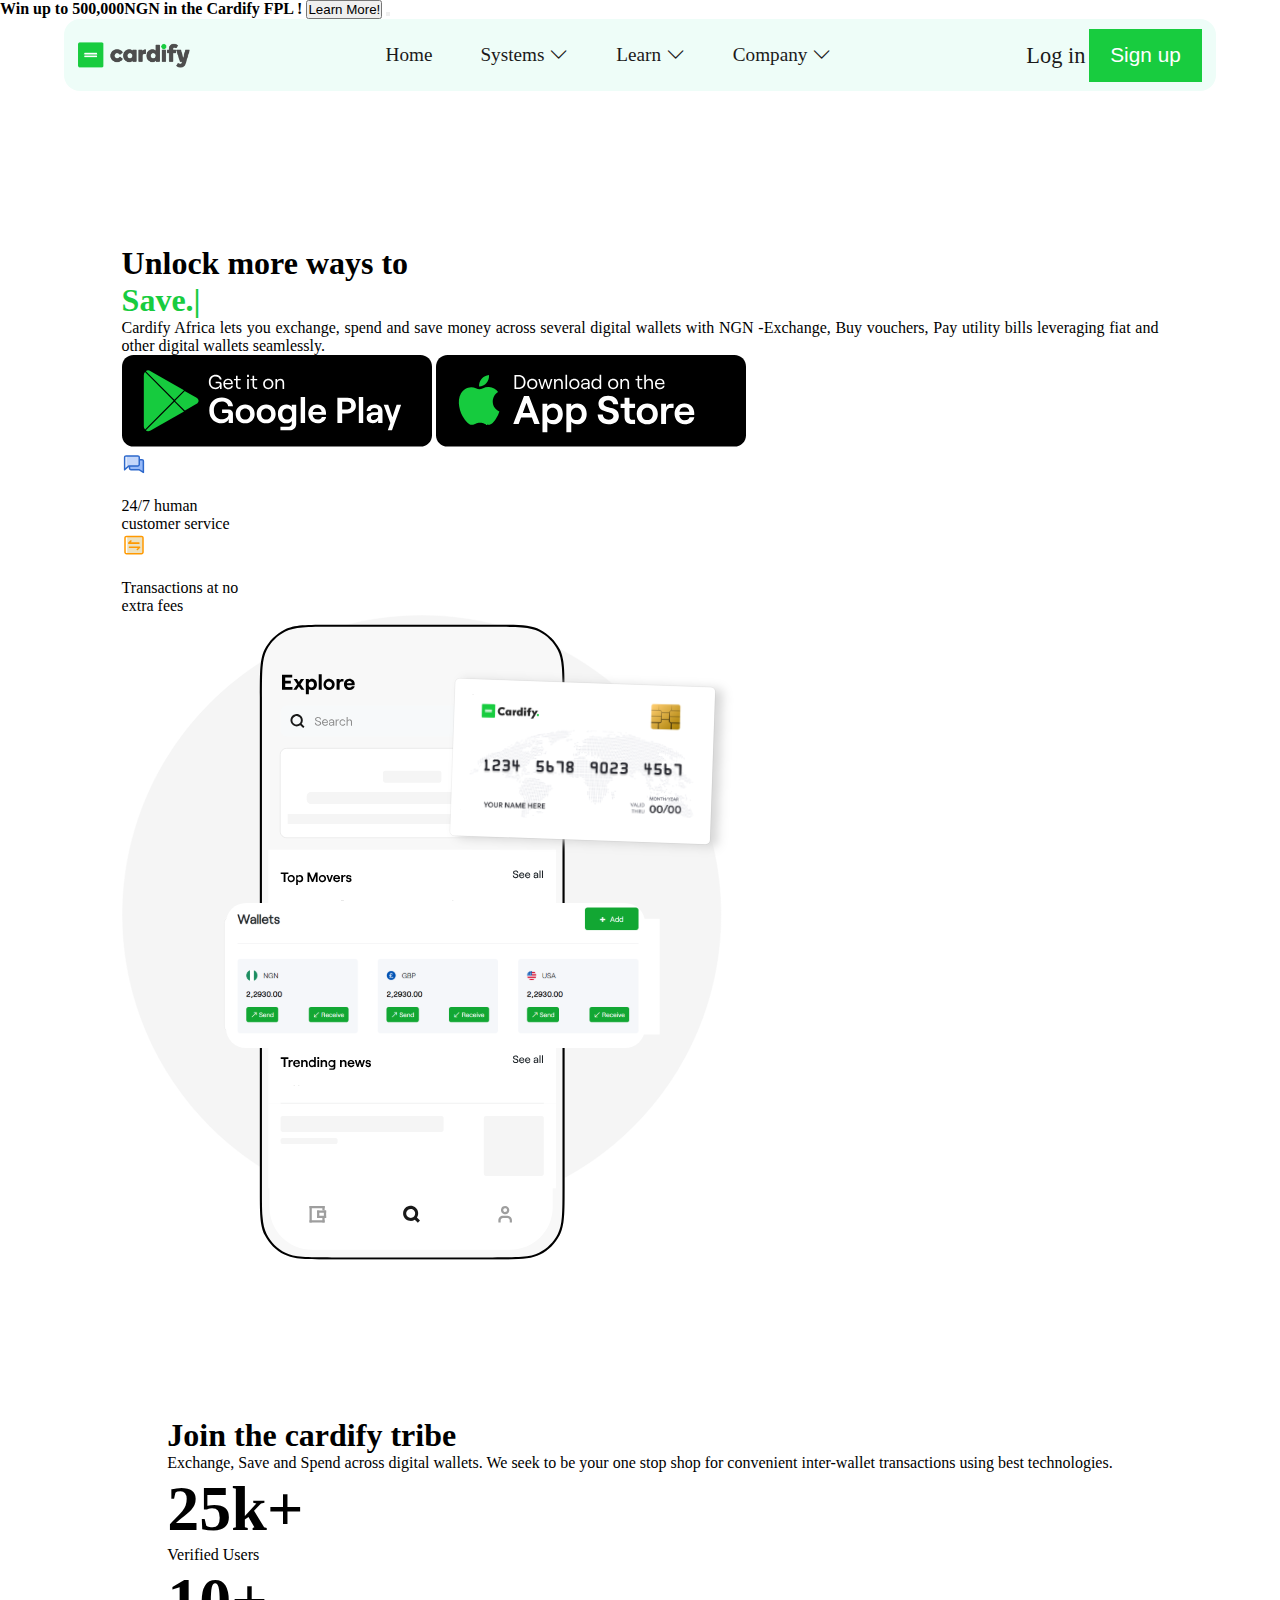
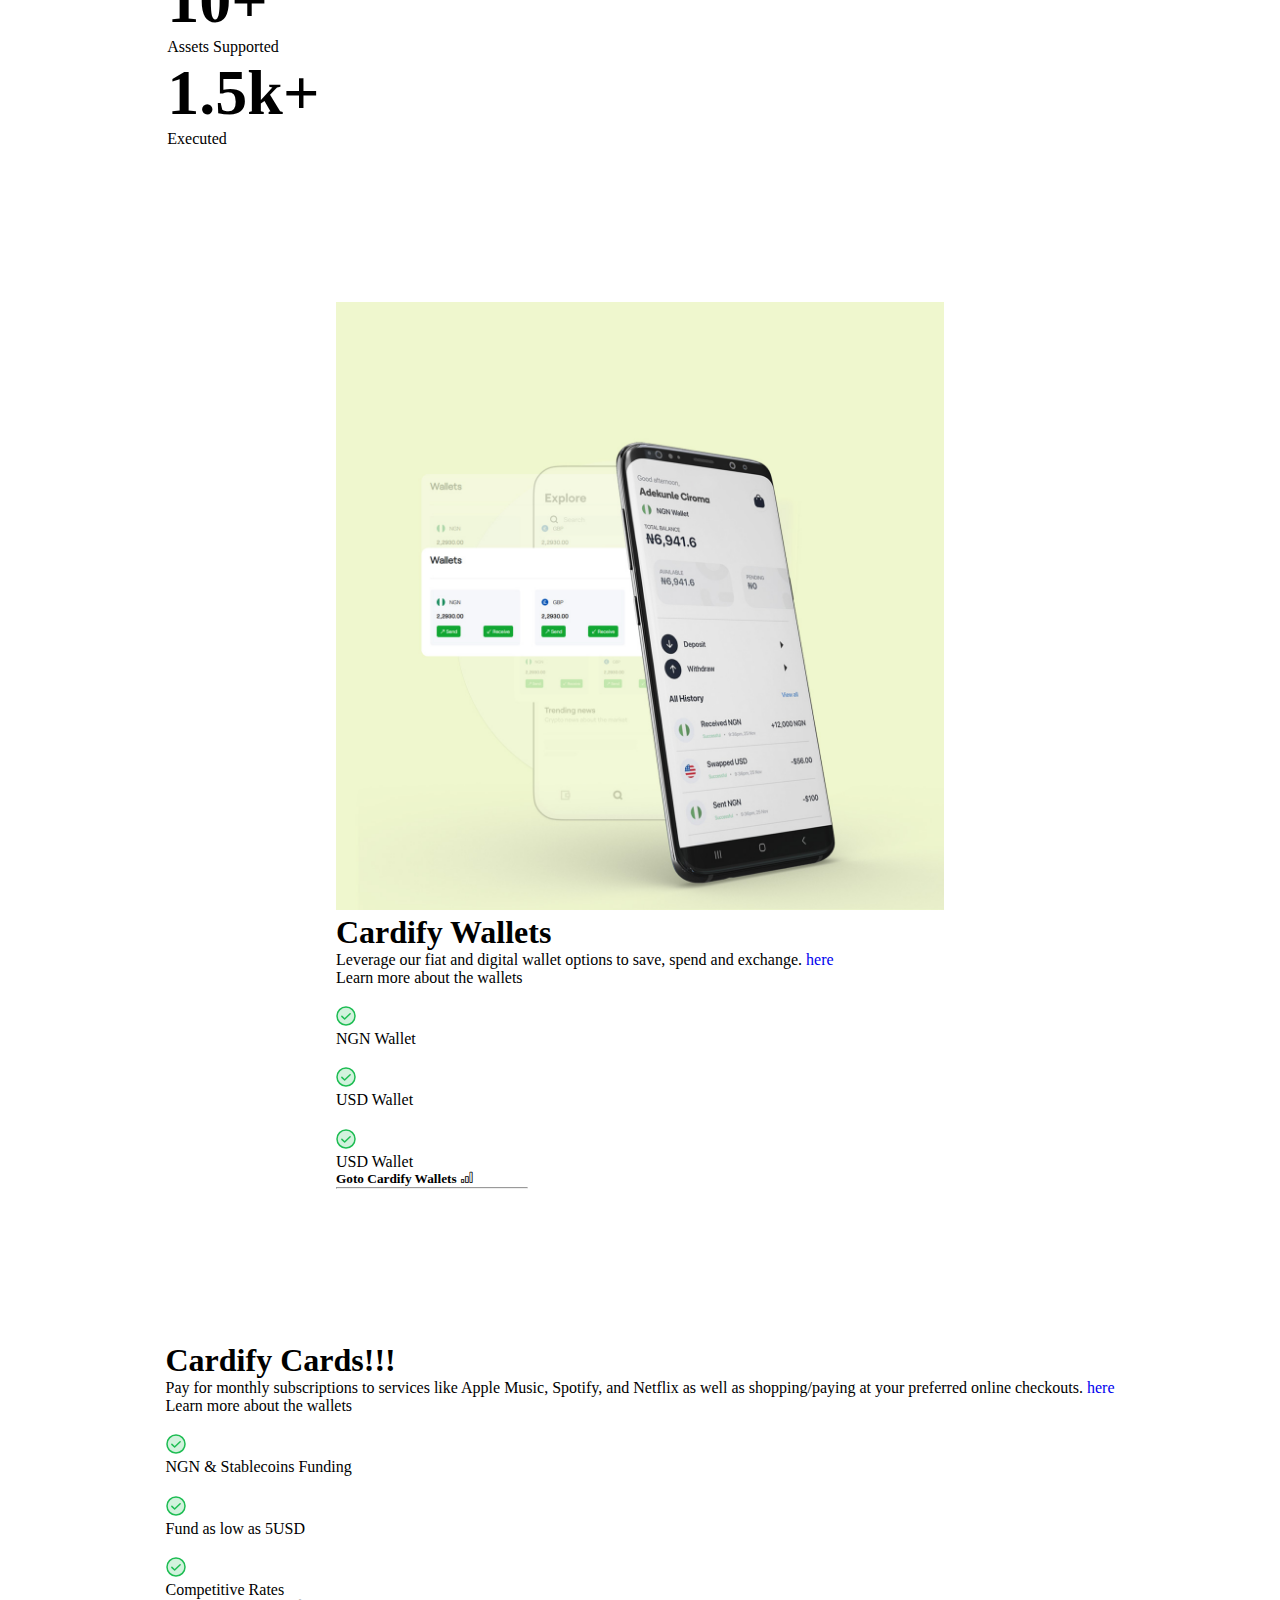
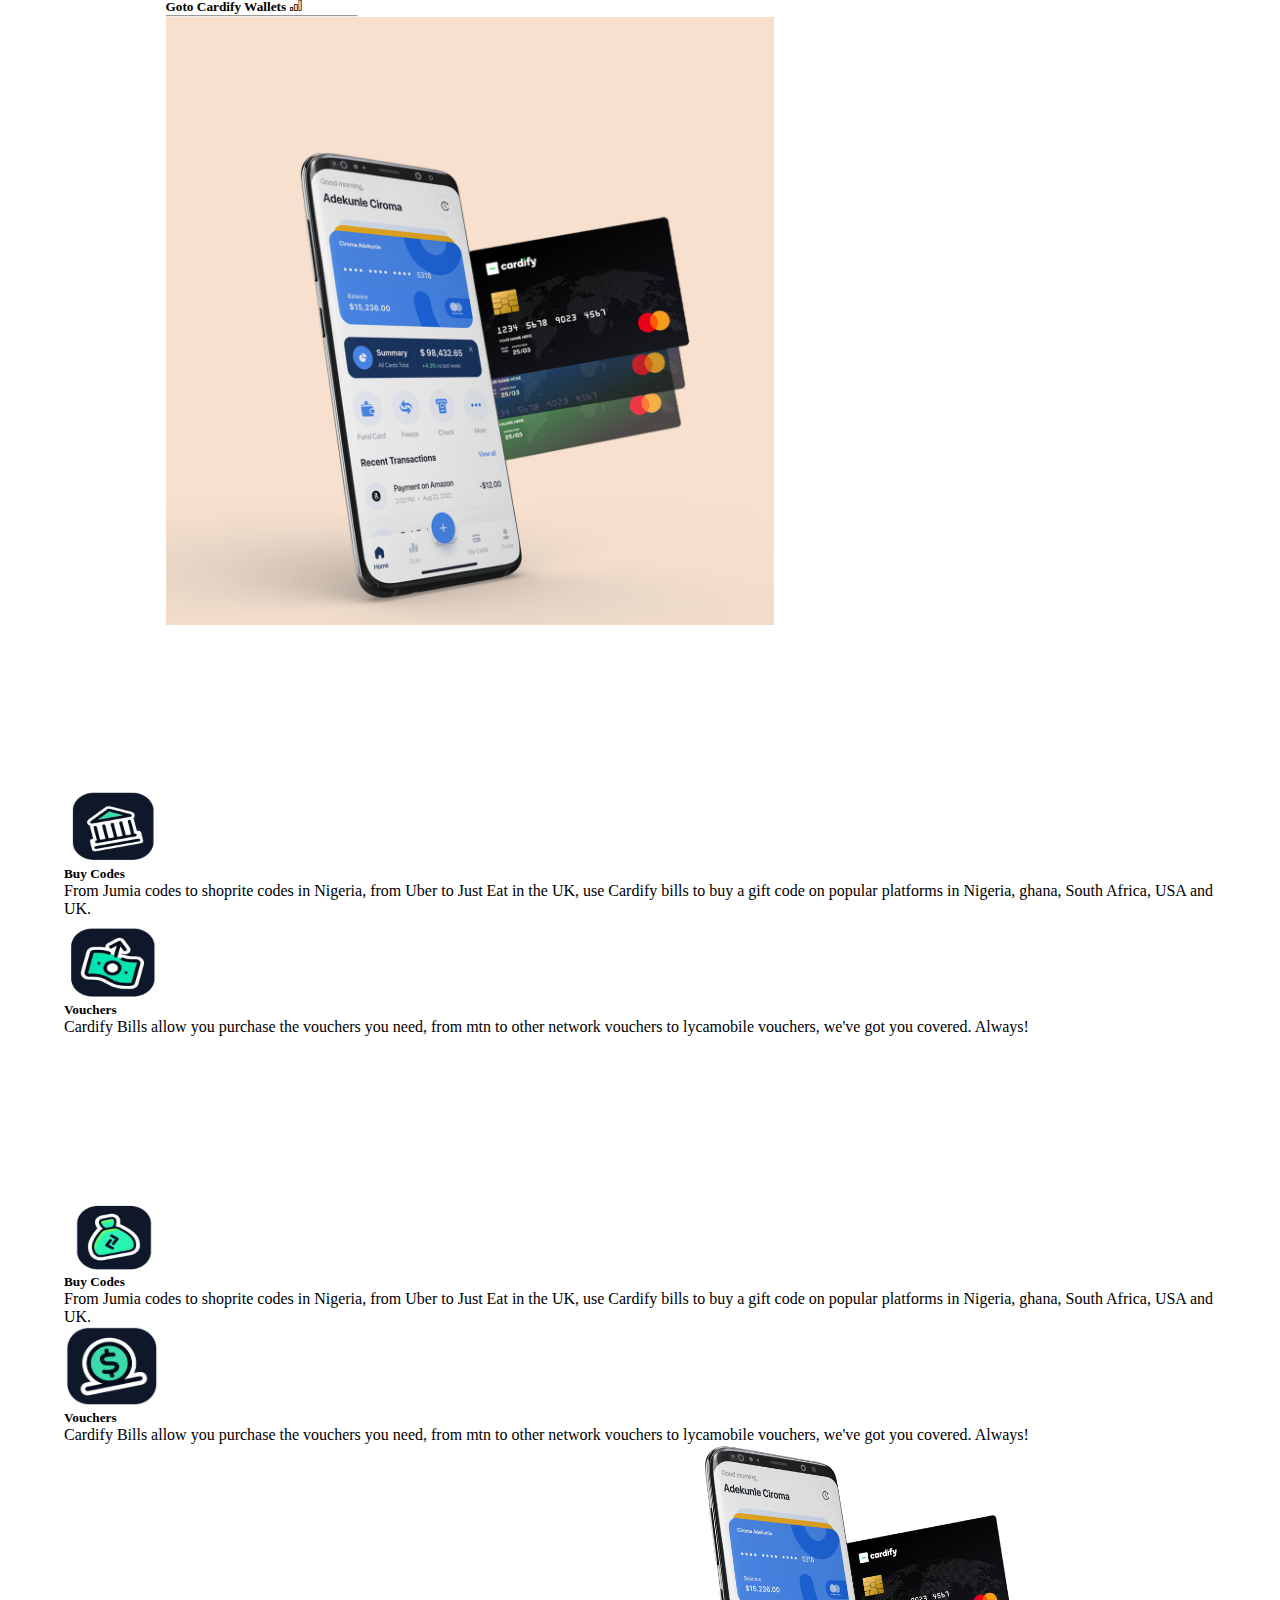
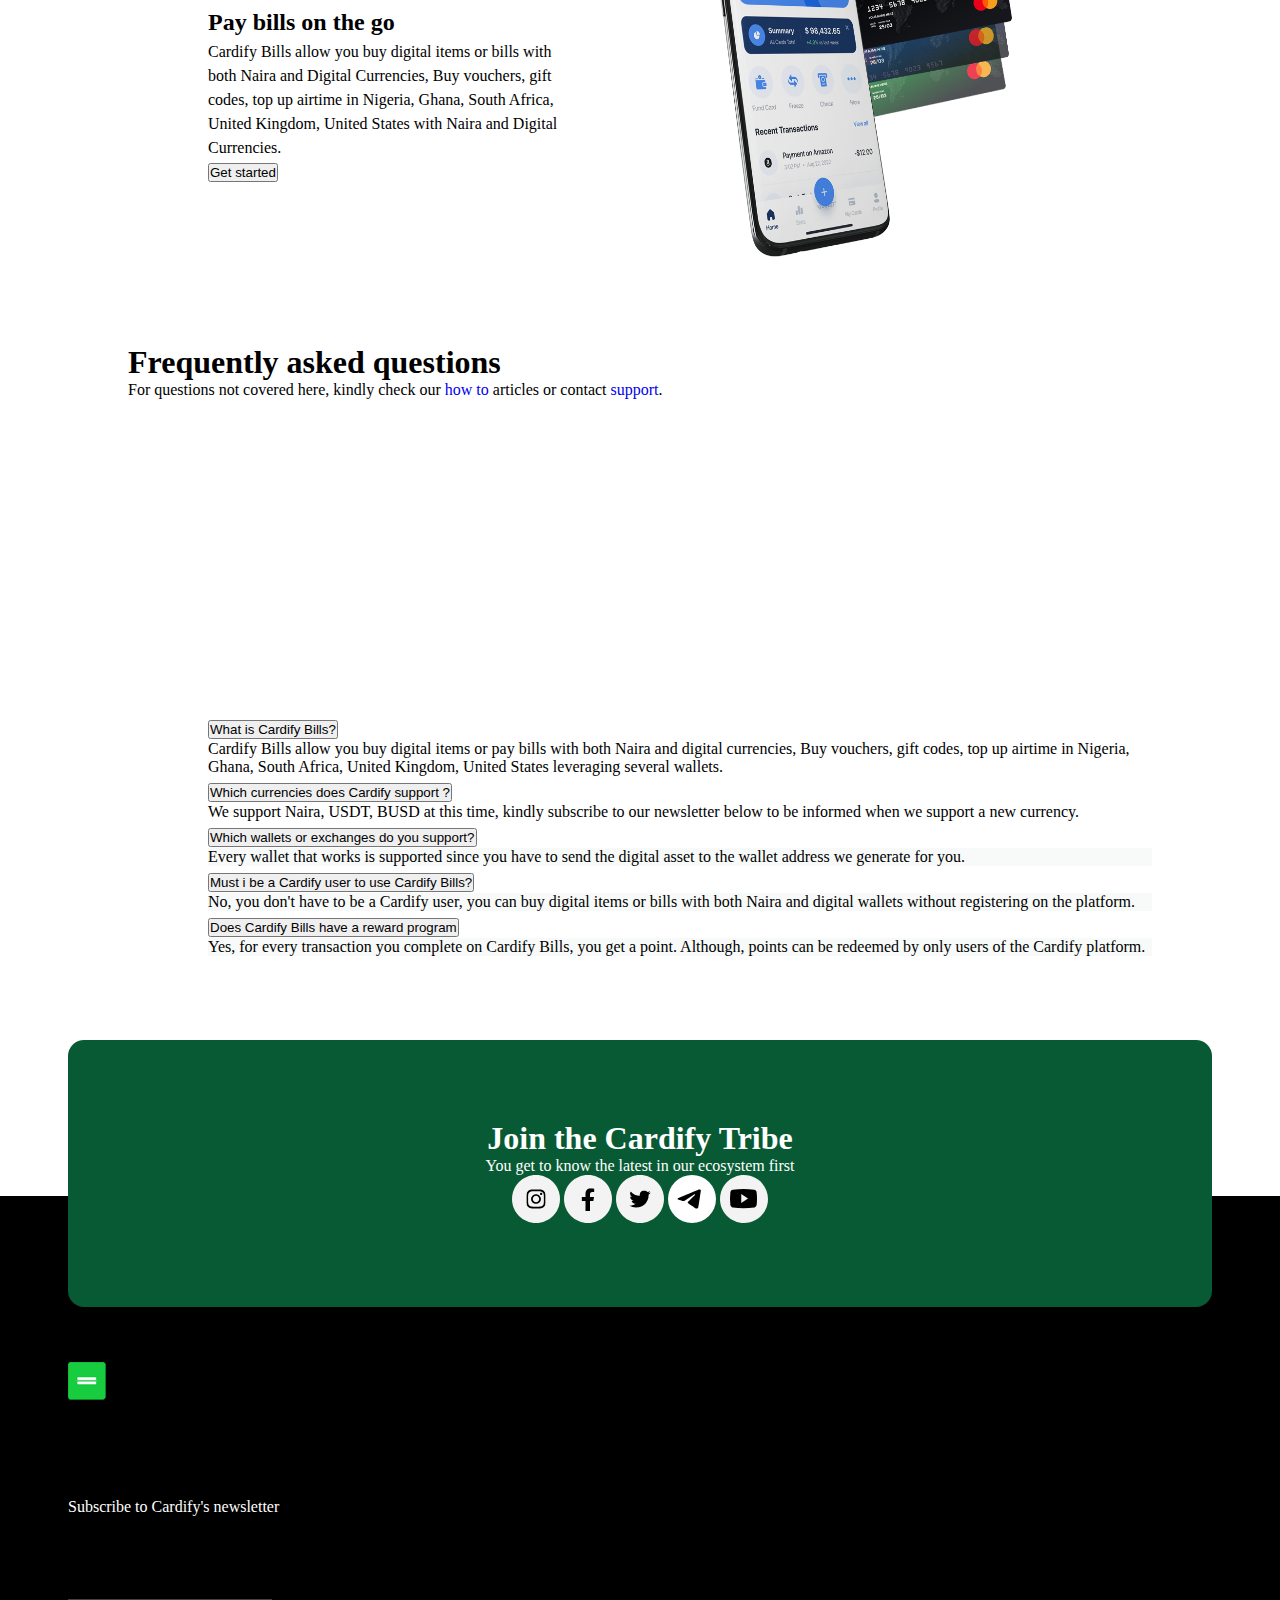
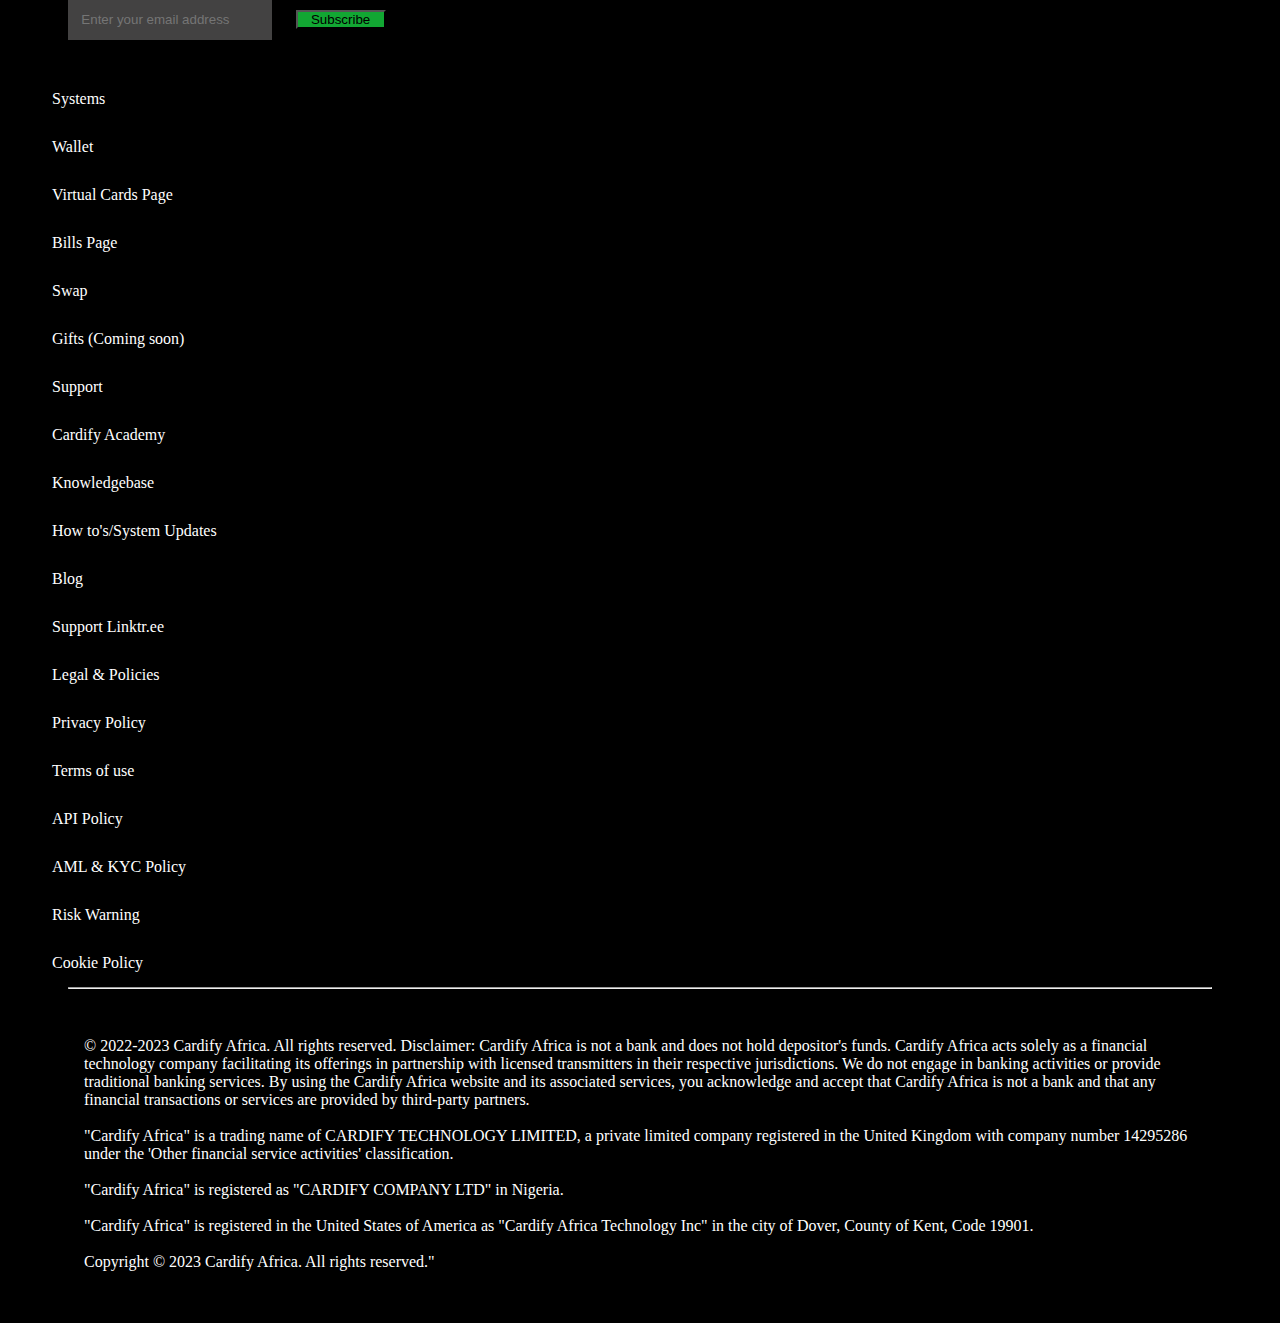
==== index.html @ 4271f760 "cardify-project first update to git" ====
<!DOCTYPE html>
<html lang="en">
<head>
    <meta charset="UTF-8">
    <meta name="viewport" content="width=device-width, initial-scale=1.0">
    <title>Document</title>

    <link href="https://cdn.jsdelivr.net/npm/bootstrap@5.3.1/dist/css/bootstrap.min.css" rel="stylesheet" integrity="sha384-4bw+/aepP/YC94hEpVNVgiZdgIC5+VKNBQNGCHeKRQN+PtmoHDEXuppvnDJzQIu9" crossorigin="anonymous">
    <link rel="shortcut icon" href="./Images/footer-thumb2.png" type="image/x-icon">
    

    <link rel="stylesheet" href="https://cdn.jsdelivr.net/npm/bootstrap-icons@1.11.0/font/bootstrap-icons.css">
    <link rel="stylesheet" href="./CSS/index.css">
    <link rel="stylesheet" href="./query.css">
</head>
<body>
   <!--//////////////////////////Alert Bar////////////////////////////-->
   <div class="alert alert-success alert-dismissible fade show text-center align-items-center p-1" role="alert">
    <strong class="text-success ">Win up to 500,000NGN in the Cardify FPL ! </strong><button type="button" class="btn btn-outline-success pt-0 pd-0 ps-3 pe-3">Learn More!</button> 
    <button type="button" class="btn-close" data-bs-dismiss="alert" aria-label="Close"></button>
</div>
  <!-- ////////////////////////////////HEADER NAV BAR -->
  <header>
    <nav>
      <div class="nav-inner">
        <img src="./Images/Cardify Logo Variant.png" class="nav-logo" alt="cardify-logo">
        <ul class="nav-links">
          <li><a href="#">Home</a></li>
          <li class="dropdown"><a href="#">Systems <i class="bi bi-chevron-down fs-6"></i></a>
            <div class="dropdown-container">
              <!-- <ul class="drop-menu">
                <li><a href="#">
                  <img src="./Images/dropdown-img.png" alt="">
                  <div class="">
                    <h4> Wallets</h4>
                    <p>Leverage the different digital wallets on Cardify to maximize your spending potentials.</p>
                  </div></a></li>
                <li><a href="#"><img src="./Images/dropdown-img1.png" alt="">
                  <div>
                      <h4>Virtual Cards</h4>
                      <p>Make payments the way you want with virtual cards made just for you.</p>
                  </div></a></li>
                <li><a href="#"><img src="./Images/dropdown-img3.png" alt="">
                  <div>
                      <h4>Swap</h4>
                      <p>Swap across various currencies at best market rates. </p>
                  </div> </a></li>
                <li><a href="#"> <img src="./Images/dropdown-img4.png" alt="">
                  <div>
                      <h4>Bills</h4>
                      <p>Buy vouchers and load your bills leveraging your digital wallets.</p>
                  </div></a></li>
                <li><a href="#"><img src="./Images/dropdown-img4.png" alt="">
                  <div>
                      <h4>Gifts (Coming Soon)</h4>
                      <p>Sell gift vouchers from your favorite stores directly to your Cardify wallets.</p>
                  </div> </a></li>
              </ul> -->
              
            </div>
          </li>
          <li><a href="#">Learn <i class="bi bi-chevron-down fs-6"></i></a></li>
          <li><a href="#">Company <i class="bi bi-chevron-down fs-6"></i></a></li>
        </ul>
        <div class="nav-btn-div">
          <span>Log in</span>
          <a href="#"><Button>Sign up</Button></a>
        </div>
        <div id="nav-menu-bar">
          <a href="#"><Button class="nav-btn">Sign up</Button></a>
          <i class="bi bi-filter-right fs-1" style="color: rgb(122, 188, 24);"></i>
        </div>
      </div>
    </nav>
  </header>
  <!-- ////////////////////////HERO PAGE/////////////////////////-->
  <section class="container-fluid">
    <div class="row mt-5" style="max-width: 90%; margin: 0 auto;">
      <div id="section-2-col1" class="col-xm-12 col-sm-12 col-md-6">
        <h1 class="pt-5">Unlock more ways to <br><strong style="color: rgb(24,204,63);;">Save.|</strong></h1>
        <p class="mt-5 fs-5 justify-text-center align-items-center test">Cardify Africa lets you exchange, spend and save money across several digital wallets with NGN -Exchange, Buy vouchers, Pay utility bills leveraging fiat and other digital wallets seamlessly.</p>
      <div class="mt-5 d-f hero-btn d-flex justify-content-between" >
        <img src="./Images/download-google-store-black.svg" alt="" class="google-store">
        <img src="./Images/download-app-store-black.svg" alt="" class="app-store">
      </div>
      <div id="msg-icon-row" class="row mt-5 ms-3">
        <div class="col">
          <img src="./Images/msg-pix.svg" alt=""><br> <br>
          <p class="fs-5"> 24/7 human<br>customer service</p>
        </div>
        <div class="col">
          <img src="./Images/msg-pic.svg" alt=""><br><br>
          <p class="fs-5"> Transactions at no <br>extra fees</p>
        </div>
      </div>
    </div>
    <div class="col-xs-12 col-xs-12 col-sm-12 col-md-6 mt-5">
      <img class="img-fluid" src="./Images/hero-pic.svg" alt="">
    </div>
  </div>
</section>

<!-- ////////////////////////Section-2/////////////////////////-->

<section class="container-fluid">
  <div class="container mt-5">
      <div class="row">
          <div class=" col-8 col-md-7 mx-auto text-center mt-5">
              <h1 class="pt-5 fs-1 fw-900">
                  Join the cardify tribe
              </h1>
              <p class="p-4 text-center">Exchange, Save and Spend across digital wallets. We seek to be your one stop shop for convenient inter-wallet transactions using best technologies.</p>
          </div>
      </div>
      <div class="row mt-5 mb-5 box1">
          <div class="col col-sm-12 col-md-4 text-center">
              <strong class="sect2-tab-fig">25k+</strong>
              <p class="fs-5 pt-4 pb-5"> Verified Users</p>
          </div>
          <div class="col col-sm-12 col-md-4 text-center">
              <strong class="sect2-tab-fig">10+</strong>
              <p class="fs-5 pt-4 pb-5">Assets Supported</p>
          </div>
          <div class="col col-sm-12 col-md-4  text-center">
              <strong class="sect2-tab-fig">1.5k+</strong>
              <p class="fs-5 pt-4 pb-5">Executed</p>
          </div>
      </div>
  </div>
</section>
<!-- ////////////////////////Section-3///////////////////////// -->
<!-- <section class="container-fluid">
  <div class="container-fluid sect-inner" style="border: 10px solid green; background-color: rgb(0, 0, 0)">
    <div class="row title-text">
      <div class="col text-center pt-5">
        <h5 class="text-success">CARDIFY AFRICA WALLETS</h5>
        <strong class="sect3-text text-white fs-1">Save, Spend & Exchange</strong>
        <p class="fs-5 pt-3 text-white">Unlock more ways to spend, save and exchange on Cardify Africa wallets.</p>
      </div>
    </div>
    <div class="container-fluid row cards">
      <div class="col-4">
        <div class="card mt-5" style="width: 25rem; background-color:red">
          <div class="card-body">
            <div class="d-flex align-items-center p-5">
              <i class="bi bi-briefcase text-white pe-4 h5"></i>
              <h5 class="card-title text-primary">RECEIVE & SAVE</h5>
            </div>
            <p class="card-text text-white ps-5 fs-5">Cardify Africa NGN and USD wallets allow you receive, save across multiple digital wallets.</p>
          </div>
        </div>
        <div class="card mt-5" style="width: 25rem; background-color:red">
          <div class="card-body">
              <div class="d-flex align-items-center p-5">
                <i class="bi bi-bar-chart text-white pe-4 h5"></i>
                <h5 class="card-title text-primary">SEND WITH CARDIFY</h5>
              </div>
              <p class="card-text text-white ps-5 fs-5">Leveraging various digital wallets, send funds to other cardify users as well as external wallets seamlessly.</p>
            </div>
        </div>
        <div class="card mt-5 mb-5" style="width: 25rem; background-color:red">
          <div class="card-body">
            <div class="d-flex align-items-center p-5">
              <i class="bi bi-briefcase text-white pe-4 h5"></i>
              <h5 class="card-title text-primary">SPEND YOUR WALLETS</h5>
            </div>
            <p class="card-text text-white ps-3 fs-5">Be limitless by using your Cardify wallets to fund your dollar card, pay bills and even exchange.</p>
          </div>  
        </div>
      </div>
      <div class="col-8 display-picture">
        <div class="card mt-5 mb-5" style="width: 43em; height: 130vh; margin-left: 6em; background-color:rgb(157, 0, 255)">
           <div class="card-body pd-5">
              <img src="./Images/Cardifyapp.gif" class="pt-5 pe-3 ps-3 pb-5 gif" style="width: 40em; height: 130vh;">
            </div>
          </div>
        <div class="ms-3 mb-5 pb-5">
          <h4 class="text-white fs-5" style="padding-left: 5em; width: 20em;">Get Started <span><i class="bi bi-arrow-right text-white" id="sect-3-arrow"></i></span></h4>
          <hr style="width: 10em text-white;">
        </div>
      </div>
    </div>
  </div>
</section> -->
<!-- ////////////////////////Section-4///////////////////////// -->
<section>
  <div class="container">
    <div class="row">
      <div class="col ">
        <img src="./Images/cardifywallets.jpg" class="wallet-pix rounded-4" style="width: 38rem;" alt="">
      </div>
      <div class="col mt-5 sect-text">
        <div class="text-heading">
          <h1 class="pt-5 pb-5 fs-1 fw-bold">Cardify Wallets</h1>
          <p>Leverage our fiat and digital wallet options to save, spend and exchange. <a style="text-decoration: none;" href="#">here</a> <br>Learn more about the wallets</p>
        </div>
        <div class="d-flex">
          <img src="./Images/61802c0e0fc3d1432f6441ff_check.svg" alt="">
          <p>NGN Wallet</p>
        </div>
        <div class="d-flex">
          <img src="./Images/61802c0e0fc3d1432f6441ff_check.svg" alt="">
          <li>USD Wallet</li>
        </div>
        <div class="d-flex">
          <img src="./Images/61802c0e0fc3d1432f6441ff_check.svg" alt="">
          <li>USD Wallet</li>
        </div>
        <h5 class="pt-5 ">Goto Cardify Wallets  <i class="bi bi-bar-chart text-white pe-4 h5"></i>
        </h5>
        <hr style="width: 12em;">
      </div>
    </div>
  </div>
</section>
<!-- ////////////////////////Section-5///////////////////////// -->
<section>
  <div class="container">
    <div class="row">
      <div class="col mt-5 sect-text">
        <div class="text-heading">
          <h1 class="pt-5 pb-5 fs-1 fw-bold">Cardify Cards!!!</h1>
          <p>Pay for monthly subscriptions to services like Apple Music, Spotify, and Netflix as well as shopping/paying at your preferred online checkouts. <a style="text-decoration: none;" href="#">here</a> <br>Learn more about the wallets</p>
        </div>
        <div class="d-flex">
          <img src="./Images/61802c0e0fc3d1432f6441ff_check.svg" alt="">
          <p>NGN & Stablecoins Funding</p>
        </div>
        <div class="d-flex">
          <img src="./Images/61802c0e0fc3d1432f6441ff_check.svg" alt="">
          <li>Fund as low as 5USD</li>
        </div>
        <div class="d-flex">
          <img src="./Images/61802c0e0fc3d1432f6441ff_check.svg" alt="">
          <li>Competitive Rates</li>
        </div>
        <h5 class="pt-5 ">Goto Cardify Wallets  <i class="bi bi-bar-chart text-white pe-4 h5"></i>
        </h5>
        <hr style="width: 12em;">
      </div>
      <div class="col ">
        <img src="./Images/Cardify cards.png" class="wallet-pix rounded-4" style="width: 38rem;" alt="">
      </div>
    </div>
  </div>
</section>
<!-- ////////////////////////Section-6///////////////////////// -->
<section class="container mt-5">
</div>
  <div class="row">
    <div class="col-sm-6 mb-3 mb-sm-0 d-flex column1">
      <img src="./Images/card-icon1.jpg"  class="card-icon" alt="">
      <div class="card rounded-4">
        <div class="card-body">
          <h5 class="card-title fs-2">Buy Codes</h5>
          <p class="card-text">From Jumia codes to shoprite codes in Nigeria, from Uber to Just Eat in the UK, use Cardify bills to buy a gift code on popular platforms in Nigeria, ghana, South Africa, USA and UK.</p>
        </div>
      </div>
    </div>
    <div class="col-sm-6 mb-sm-0 d-flex column1">
      <img src="./Images/card-icon2.jpg"  class="card-icon" alt="">
      <div class="card rounded-4">
        <div class="card-body">
          <h5 class="card-title fs-2">Vouchers</h5>
          <p class="card-text">Cardify Bills allow you purchase the vouchers you need, from mtn to other network vouchers to lycamobile vouchers, we've got you covered. Always!</p>
        </div>
      </div>
    </div>
  </div>
</section>
<section class="container pb-5 card-row2">
  <div class="row">
    <div class="col-sm-6 mb-sm-0 d-flex column1">
      <img src="./Images/card-icon3.jpg"  class="card-icon" alt="">
      <div class="card rounded-4">
        <div class="card-body">
          <h5 class="card-title fs-2">Buy Codes</h5>
          <p class="card-text">From Jumia codes to shoprite codes in Nigeria, from Uber to Just Eat in the UK, use Cardify bills to buy a gift code on popular platforms in Nigeria, ghana, South Africa, USA and UK.</p>
        </div>
      </div>
    </div>
    <div class="col-sm-6 d-flex column1">
      <img src="./Images/card-icon4.jpg"  class="card-icon" alt="">
      <div class="card rounded-4">
        <div class="card-body">
          <h5 class="card-title fs-2">Vouchers</h5>
          <p class="card-text">Cardify Bills allow you purchase the vouchers you need, from mtn to other network vouchers to lycamobile vouchers, we've got you covered. Always!</p>
        </div>
      </div>
    </div>
  </div>
</section>
<!-- ////////////////////////Section-7///////////////////////// -->
<section class="bg-light rounded-2 sect-7">
  <div class="inner-container d-flex">
    <div class="text-content">
      <h2 class="pb-4">Pay bills on the go</h2>
      <p>Cardify Bills allow you buy digital items or bills with both Naira and Digital Currencies, Buy vouchers, gift codes, top up airtime in Nigeria, Ghana, South Africa, United Kingdom, United States with Naira and Digital Currencies.</p>
      <button type="button" class="btn btn-success btn-lg">Get started</button>
    </div>
   <img src="./Images/bg-landing-device-light.png" alt="" class="img-fluid sect7-pix">
  </div>
</section>
<!-- ////////////////////////Section-8///////////////////////// -->
<section class="bg-light rounded-2 sect-8">
  <div class="container">
    <div class="row pt-5">
      <div class="col-sm-12 col-md-6 pt-5 video">
        <h1 class="sect-8-title">Frequently asked questions</h1>
        <p class="sect-8-text">For questions not covered here, kindly check our <a href="#" style="text-decoration: none;">how to</a> articles or contact <a href="#" style="text-decoration: none;">support</a>.</p>
        <video src="./video/Cardify Africa x Google Developers Fest 2022 Osogbo Highlights.mp4"oplay loop style="width: 40em;" class="rounded-start-2 mt-3"></video>
      </div>
      <div class="col-sm-12 col-md-6 mb-5 accordion-col">
        <div class="accordion accordion-flush" id="accordionFlushExample">
          <div class="accordion-item bg-light">
            <h2 class="accordion-header">
              <button class="accordion-button collapsed" type="button" data-bs-toggle="collapse" data-bs-target="#flush-collapseOne" aria-expanded="false" aria-controls="flush-collapseOne">
                What is Cardify Bills?
              </button>
            </h2>
            <div id="flush-collapseOne" class="accordion-collapse collapse" data-bs-parent="#accordionFlushExample">
              <div class="accordion-body bg-light">Cardify Bills allow you buy digital items or pay bills with both Naira and digital currencies, Buy vouchers, gift codes, top up airtime in Nigeria, Ghana, South Africa, United Kingdom, United States leveraging several wallets.</div>
            </div>
          </div>
          <div class="accordion-item">
            <h2 class="accordion-header">
              <button class="accordion-button collapsed" type="button" data-bs-toggle="collapse" data-bs-target="#flush-collapseTwo" aria-expanded="false" aria-controls="flush-collapseTwo">
                Which currencies does Cardify support ?
              </button>
            </h2>
            <div id="flush-collapseTwo" class="accordion-collapse collapse" data-bs-parent="#accordionFlushExample">
              <div class="accordion-body bg-light">
                We support Naira, USDT, BUSD at this time, kindly subscribe to our newsletter below to be informed when we support a new currency.
              </div>
            </div>
          </div>
          <div class="accordion-item">
            <h2 class="accordion-header">
              <button class="accordion-button collapsed" type="button" data-bs-toggle="collapse" data-bs-target="#flush-collapseThree" aria-expanded="false" aria-controls="flush-collapseThree">
               Which wallets or exchanges do you support?
              </button>
            </h2>
            <div id="flush-collapseThree" class="accordion-collapse collapse" data-bs-parent="#accordionFlushExample">
              <div class="accordion-body bg-light">Every wallet that works is supported since you have to send the digital asset to the wallet address we generate for you.</div>
            </div>
          </div>
          <div class="accordion-item">
            <h2 class="accordion-header">
              <button class="accordion-button collapsed" type="button" data-bs-toggle="collapse" data-bs-target="#flush-collapseThree" aria-expanded="false" aria-controls="flush-collapseThree">
                Must i be a Cardify user to use Cardify Bills?
              </button>
            </h2>
            <div id="flush-collapseThree" class="accordion-collapse collapse" data-bs-parent="#accordionFlushExample">
              <div class="accordion-body bg-light">No, you don't have to be a Cardify user, you can buy digital items or bills with both Naira and digital wallets without registering on the platform.</div>
            </div>
          </div>
          <div class="accordion-item">
            <h2 class="accordion-header">
              <button class="accordion-button collapsed" type="button" data-bs-toggle="collapse" data-bs-target="#flush-collapseThree" aria-expanded="false" aria-controls="flush-collapseThree">
                Does Cardify Bills have a reward program
              </button>
            </h2>
            <div id="flush-collapseThree" class="accordion-collapse collapse" data-bs-parent="#accordionFlushExample">
              <div class="accordion-body bg-light ">Yes, for every transaction you complete on Cardify Bills, you get a point. Although, points can be redeemed by only users of the Cardify platform.</div>
            </div>
          </div>

        </div>
      </div>
    </div>
</section>
<footer>
  <div class="container-fluid">
    <div class="container">
      <div class="container-content rounded-4">
        <h1>Join the Cardify Tribe</h1>
        <p>You get to know the latest in our ecosystem first</p>
        <img src="./Images/footer_Instagram.svg" alt="">
        <img src="./Images/footer_facebook.svg" alt="">
        <img src="./Images/footer_Twitter.svg" alt="">
        <img src="./Images/footer_telegram.svg" alt="">
        <img src="./Images/footer_youtube.svg" alt="">
      </div>
    </div>
    <div class="row">
      <div class="col column1">
        <img src="./Images/footer-thumb2.png" alt="">
        <p>Subscribe to Cardify's newsletter</p>
        <form class="d-flex" role="email">
          <input class="form-control me-2" type="email" placeholder="Enter your email address
          " aria-label="Search">
          <button class="btn btn-success" type="submit">Subscribe
          </button>
        </form>
      </div>
      <div class="col column2">
        <div class="text-align">
          <div class="row">
            <div class="col">
              <ul>
                <li>Systems</li>
                <li><a href="#">Wallet</a></li>
                <li><a href="#">Virtual Cards Page</a></li>
                <li><a href="#">Bills Page</a></li>
                <li><a href="#">Swap</a></li>
                <li><a href="#">Gifts (Coming soon)</a></li>
              </ul>
            </div>
            <div class="col">
              <ul>
                <li>Support</li>
                <li><a href="#">Cardify Academy</a></li>
                <li><a href="#">Knowledgebase</a></li>
                <li><a href="#">How to's/System Updates</a></li>
                <li><a href="#">Blog</a></li>
                <li><a href="#">Support Linktr.ee</a></li>
              </ul>
            </div>
            <div class="col">
              <ul>
                <li>Legal & Policies</li>
                <li><a href="#">Privacy Policy</a></li>
                <li><a href="#">Terms of use</a></li>
                <li><a href="#">API Policy</a></li>
                <li><a href="#">AML & KYC Policy</a></li>
                <li><a href="#">Risk Warning</a></li>
                <li><a href="#">Cookie Policy</a></li>
              </ul>
            </div>
          </div>
        </div>
      </div>
    </div>
    <hr>
    <div class="post-footer-inner">
      <p>© 2022-2023 Cardify Africa. All rights reserved. Disclaimer: Cardify Africa is not a bank and does not hold depositor's funds. Cardify Africa acts solely as a financial technology company facilitating its offerings in partnership with licensed transmitters in their respective jurisdictions. We do not engage in banking activities or provide traditional banking services. By using the Cardify Africa website and its associated services, you acknowledge and accept that Cardify Africa is not a bank and that any financial transactions or services are provided by third-party partners. <br><br>

      "Cardify Africa" is a trading name of CARDIFY TECHNOLOGY LIMITED, a private limited company registered in the United Kingdom with company number 14295286 under the 'Other financial service activities' classification. <br><br>
        
      "Cardify Africa" is registered as "CARDIFY COMPANY LTD" in Nigeria. <br><br>
        
      "Cardify Africa" is registered in the United States of America as "Cardify Africa Technology Inc" in the city of Dover, County of Kent, Code 19901. <br><br>
        
      Copyright © 2023 Cardify Africa. All rights reserved."</p>
    </div>
  </div>
</footer>
</body>
<script src="https://cdn.jsdelivr.net/npm/bootstrap@5.3.1/dist/js/bootstrap.bundle.min.js" integrity="sha384-HwwvtgBNo3bZJJLYd8oVXjrBZt8cqVSpeBNS5n7C8IVInixGAoxmnlMuBnhbgrkm" crossorigin="anonymous"></script>
</html>
---- CSS/index.css ----
* {
  margin: 0;
  padding: 0;
  box-sizing: border-box;
  list-style-type: none;
}

.test {
  text-align: justify;
}

header nav {
  width: 90%;
  margin: auto;
  border-radius: 1em;
  background-color: rgb(238, 253, 248);
}
header nav .nav-inner {
  display: flex;
  align-items: center;
  justify-content: space-between;
  padding: 0.6em 0.9em;
}
header nav .nav-inner .nav-logo {
  width: 7em;
}
header nav .nav-inner .nav-links {
  display: flex;
  align-items: center;
  justify-content: center;
  gap: 3em;
}
header nav .nav-inner .nav-links li a {
  text-decoration: none;
  color: rgb(27, 26, 26);
  font-size: 1.2em;
  font-weight: 500;
}
header nav .nav-inner .nav-links li .dropdown-container {
  position: absolute;
}
header nav .nav-inner .nav-links li .dropdown-container .drop-menu {
  display: none;
  position: absolute;
}
header nav .nav-inner .nav-links li .dropdown-container .drop-menu li {
  display: flex;
}
header nav .nav-inner .nav-links li .dropdown-container .drop-menu li a img {
  width: 2em;
}
header nav .nav-inner .nav-links .dropdown:hover .dropdown-container .drop-menu {
  display: grid;
  grid-template-columns: 1fr 1fr 1fr;
}
header nav .nav-inner .nav-btn-div span {
  color: rgb(27, 26, 26);
  font-size: 1.4em;
  font-weight: 500;
}
header nav .nav-inner .nav-btn-div button {
  padding: 0.7em 1em;
  background-color: rgb(24, 204, 63);
  border: 0;
  color: #ffffff;
  font-size: 1.3em;
}
header nav .nav-inner #nav-menu-bar {
  display: none;
}
header nav .nav-inner #nav-menu-bar .nav-btn {
  width: 6em;
  padding: 0.7em 0;
  background-color: rgb(24, 204, 63);
  border: 0;
  color: #ffffff;
  font-size: 1.3em;
}

section section .row #section-2-col1 {
  padding-top: 5em;
  border: 2px solid red;
}
section section .row #section-2-col1 .hero-btn {
  display: flex;
}
section section .row #section-2-col1 .hero-btn .google-store {
  width: 13em;
}
section section .row #section-2-col1 .hero-btn .app-store {
  width: 15em;
}

section .container .row .box1 {
  border: 1px solid;
}
section .container strong {
  font-size: 4em;
}

section .sect-inner {
  width: 90%;
  margin: 0 auto;
}

section .container .sect-text .d-flex {
  gap: 1.5em;
  padding-top: 1.2em;
}

section .container .sect-text .d-flex {
  gap: 1.5em;
  padding-top: 1.2em;
}

section .row .column1 .card-icon {
  width: 6em;
  height: 5em;
}

.sect-7 {
  width: 90%;
  margin: 5em auto;
}
.sect-7 .inner-container {
  display: flex;
}
.sect-7 .inner-container .text-content {
  padding: 5em;
  line-height: 1.5;
}
.sect-7 .inner-container .sect7-pix {
  width: 40%;
  margin-top: -6em;
  margin-right: 6em;
}

.sect-8 {
  width: 90%;
  margin: auto;
}
.sect-8 .container .row .accordion-col {
  padding-top: 10em;
  padding-left: 5em;
}
.sect-8 .container .row .accordion-col #flush-collapseThree {
  background-color: rgb(248, 250, 249);
}

footer {
  color: #ffffff;
}
footer .container-fluid {
  border: 4px solid rgb(0, 0, 0);
  background-color: #000000;
  margin-top: 15em;
}
footer .container-fluid .container {
  width: 90%;
  margin: auto;
  background-color: rgb(8, 90, 52);
  border-radius: 1em;
  margin-bottom: 2em;
}
footer .container-fluid .container .container-content {
  color: #ffffff;
  text-align: center;
  padding: 5em;
  margin-top: -10em;
}
footer .container-fluid .row {
  margin-left: 4em;
}
footer .container-fluid .row .column1 {
  line-height: 7;
}
footer .container-fluid .row .column1 form input {
  padding: 1em;
  border: none;
  background-color: #434242;
}
footer .container-fluid .row .column1 form input .placeholder {
  color: #ffffff;
}
footer .container-fluid .row .column1 form button {
  margin-left: 1.5em;
  padding: 0 1em;
  border-radius: 0;
  background-color: rgb(18, 167, 51);
}
footer .container-fluid .row .column1 form button:hover {
  background-color: rgb(3, 50, 3);
  border: none;
}
footer .container-fluid .row .column2 {
  line-height: 3;
  margin-left: -5em;
}
footer .container-fluid .row .column2 .row .col ul li a {
  text-decoration: none;
  color: #ffffff;
}
footer .container-fluid .row .column2 .row .col ul li a:hover {
  color: #008000;
}
footer .container-fluid hr {
  width: 90%;
  margin: auto;
}
footer .container-fluid .post-footer-inner {
  padding: 3em 5em;
}
---- query.css ----
@media (max-width: 1440px) {
    section {
      width: 100%;
      margin: 12% auto 0;
      display: flex;
      align-items: center;
      justify-content: center;
      padding: 0 4em;
    }
    section .hero-col1 .hero-text-container h1 {
      font-size: 4em;
      font-weight: 600;
    }
    section .hero-col1 .hero-text-container p {
      font-size: 1.2em;
      line-height: 1.2;
      padding-top: 2em;
      text-justify: center;
    }
    section .hero-col1 .hero-text-container .google-store {
      width: 15em;
    }
    section .hero-col1 .hero-text-container .app-store {
      width: 15em;
    }
    section .hero-col1 .hero-btn {
      padding-top: 2em;
    }
    section .hero-col1 .hero-btn img {
      width: 15em;
    }
    section .hero-col1 .hero-btn .hero-btn2 {
      margin-left: 2em;
    }
    section .hero-col1 .msg-hero-icon-container {
      display: flex;
      gap: 10em;
      margin-top: 4em;
    }
    section .hero-col2 .hero-image {
      margin-top: -8%;
      width: 35em;
    }
    section .sect-inner .cards .card {
      width: 20em;
    }
    section .sect-inner .display-picture {
      width: 200em;
    }
    section .sect-inner .cards .card {
      width: 15em;
    }
    section .sect-inner .display-picture {
      width: 12em;
    }
    section .sect-inner .display-picture .card .card-body .gif {
      width: 30em;
    }
    .sect-8{
        width: 90%;
        margin: auto;
    }
    video{
        width: 35em !important;
        margin-left: -5em !important;

    }
  }
@media (max-width: 1382px) {
    section .sect-inner .cards .card {
      width: 20em;
    }
    section .sect-inner .display-picture {
      width: 80em;
    }
    section .sect-inner .display-picture .gif {
      width: 10em;
    }
  }
@media (max-width: 1200px) {
    header nav {
      width: 95%;
    }
    section .hero-col2 {
      width: 30%;
      padding-top: 10em;
    }
    .wallet-pix{
        width: 30em !important;
        /* margin-left: -2em; */
        margin-top: -8em ;
    }
    .text-heading{
        margin-top: -10em !important;
    }
  }
@media (max-width: 1025px) {
    .alert {
      width: 100%;
    }
    header nav {
      min-width: 100%;
    }
    header nav .nav-links {
      padding-top: 1em;
    }
    section .row #section-2-col1 .hero-btn {
      display: flex;
    }
    section .row #section-2-col1 .hero-btn .google-store {
      width: 12em;
    }
    section .row #section-2-col1 .hero-btn .app-store {
      width: 12em;
    }
    section .img-fluid {
      padding-top: 5em;
    }
    section .sect-inner .cards .card {
      width: 15em;
    }
    section .sect-inner .display-picture {
      width: 12em;
    }
    section .sect-inner .display-picture .card .card-body .gif {
      width: 30em;
    }
    section .container .row col .wallet-pix {
      width: 10em;
    }
    section .container .sect-text .d-flex {
      gap: 1.5em;
      padding-top: 1.2em;
    }
    .sect7-pix{
        width: 20%;
        margin-right: -5em !important;
    }
    video{
        width: 25em !important;
        /* height: 55vh !important; */
    }
    .accordion-col{
        width: 30em;
        /* padding-top: 10em; */
        /* padding-left: 5em; */
        float: right !important;
        margin-left: 24em;
        margin-top: -25em;
    }
    .sect-8-title{
        font-size: 1.5em;
        padding-bottom: 1em;
        margin-left: -3em;
    }
    .sect-8-text{
        text-align: start;
        margin-left: -4.2em;
    }

  }
@media (max-width: 910px) {
    header nav .nav-links :nth-of-type(4) {
      display: none;
    }
  }
@media (max-width: 769px) {
    .alert {
      width: 100%;
    }
    header nav {
      width: 100%;
      margin: auto;
    }
    header nav .nav-links {
      display: none !important;
    }
    header nav .nav-btn-div {
      display: none;
    }
    header nav .nav-btn-div .nav-btn {
      margin-left: 50%;
    }
    header nav #nav-menu-bar {
      display: flex !important;
      gap: 5em;
    }
    section {
      width: 95%;
      margin: 0 auto;
    }
    section .row .section-2-col1 .hero-btn {
      display: flex;
    }
    section .row .section-2-col1 .hero-btn .google-store {
      width: 5em;
    }
    section .row .section-2-col1 .hero-btn .app-store {
      width: 5em;
    }
    .wallet-pix{
        width: 90%;
        margin: auto;
        margin-top: 10em;
    }
    .text-heading{
        padding-top: 28% !important;
    }
    .sect7-pix{
        width: 27em;
        margin-right:0.5em !important;
        height: 45vh;
        margin-top: 3.5em !important;
    }
    .text-content{
        font-size: 0.8em;
        line-height: 1.2em;
    }
    .accordion-col{
        margin-top: 24em;
        margin-left: -18em;
        /* width: 90em !important; */
    }
    .sect-8-title{
        font-size: 1.8em;
        width: 20em;
        padding-left: 9px;
    }
    .sect-8-text{
        font-size: 1.1em;
        width: 40em;
    }
    video{
        width: 35em !important;
        margin-left: 0.2em !important;
    }
  }
@media (max-width: 426px) {
    .section{
        width: 90%;
    }
    .wallet-pix{
        width: 10px !important;
        margin-left: -10em !important;
    }
    .sect-7{
        width: 95%;
        margin: auto;
    }
    .inner-container{
    flex-wrap: wrap-reverse !important;
    /* display: none !important; */
    }
    .sect-pix{
        width: 60% !important;
    }
    .text-content{
        font-size: 1.5em;
    }
    video{
        width: 20em !important;
        margin-left: -5em !important;
    }
    .sect-8-text{
        width: 20em;
    }
    .accordion-col{
        width: 100% !important;
    }
  }
@media (max-width: 375px) {
    
  }
@media (max-width: 320px) {
    
  }
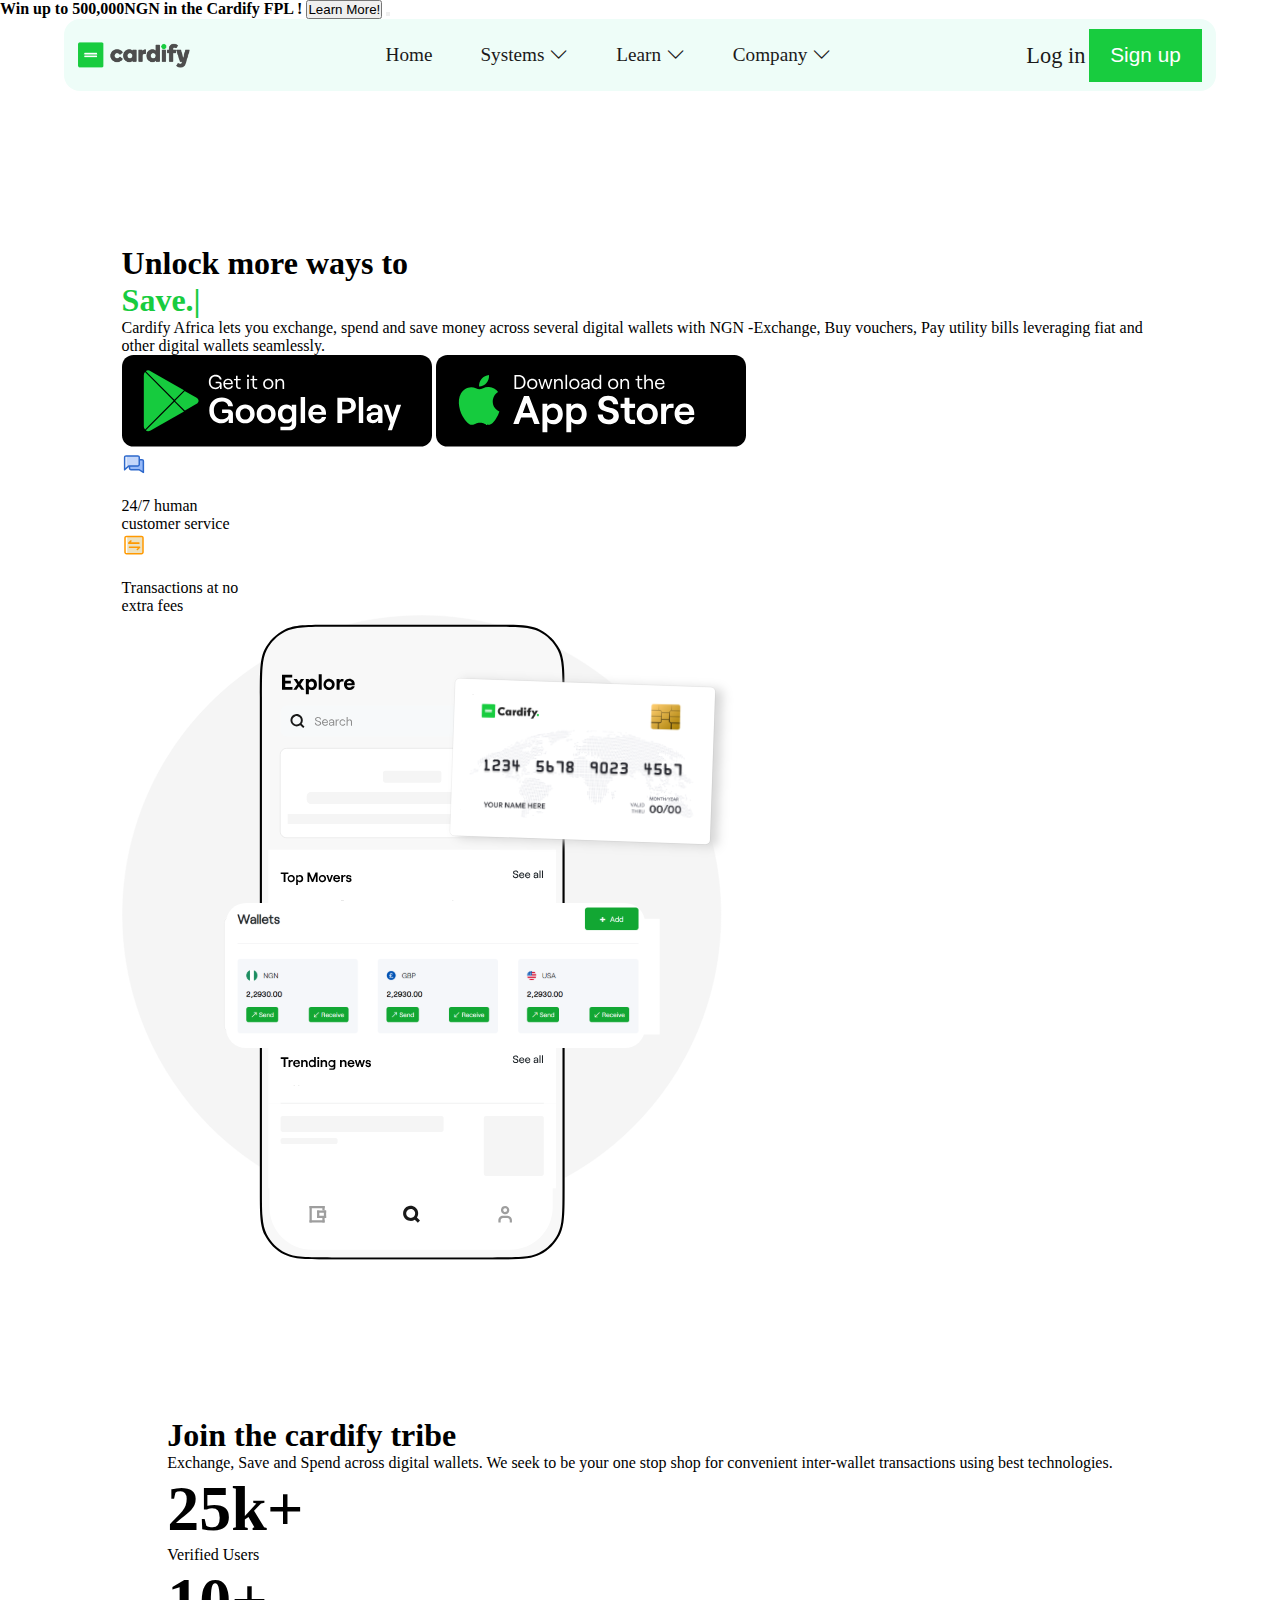
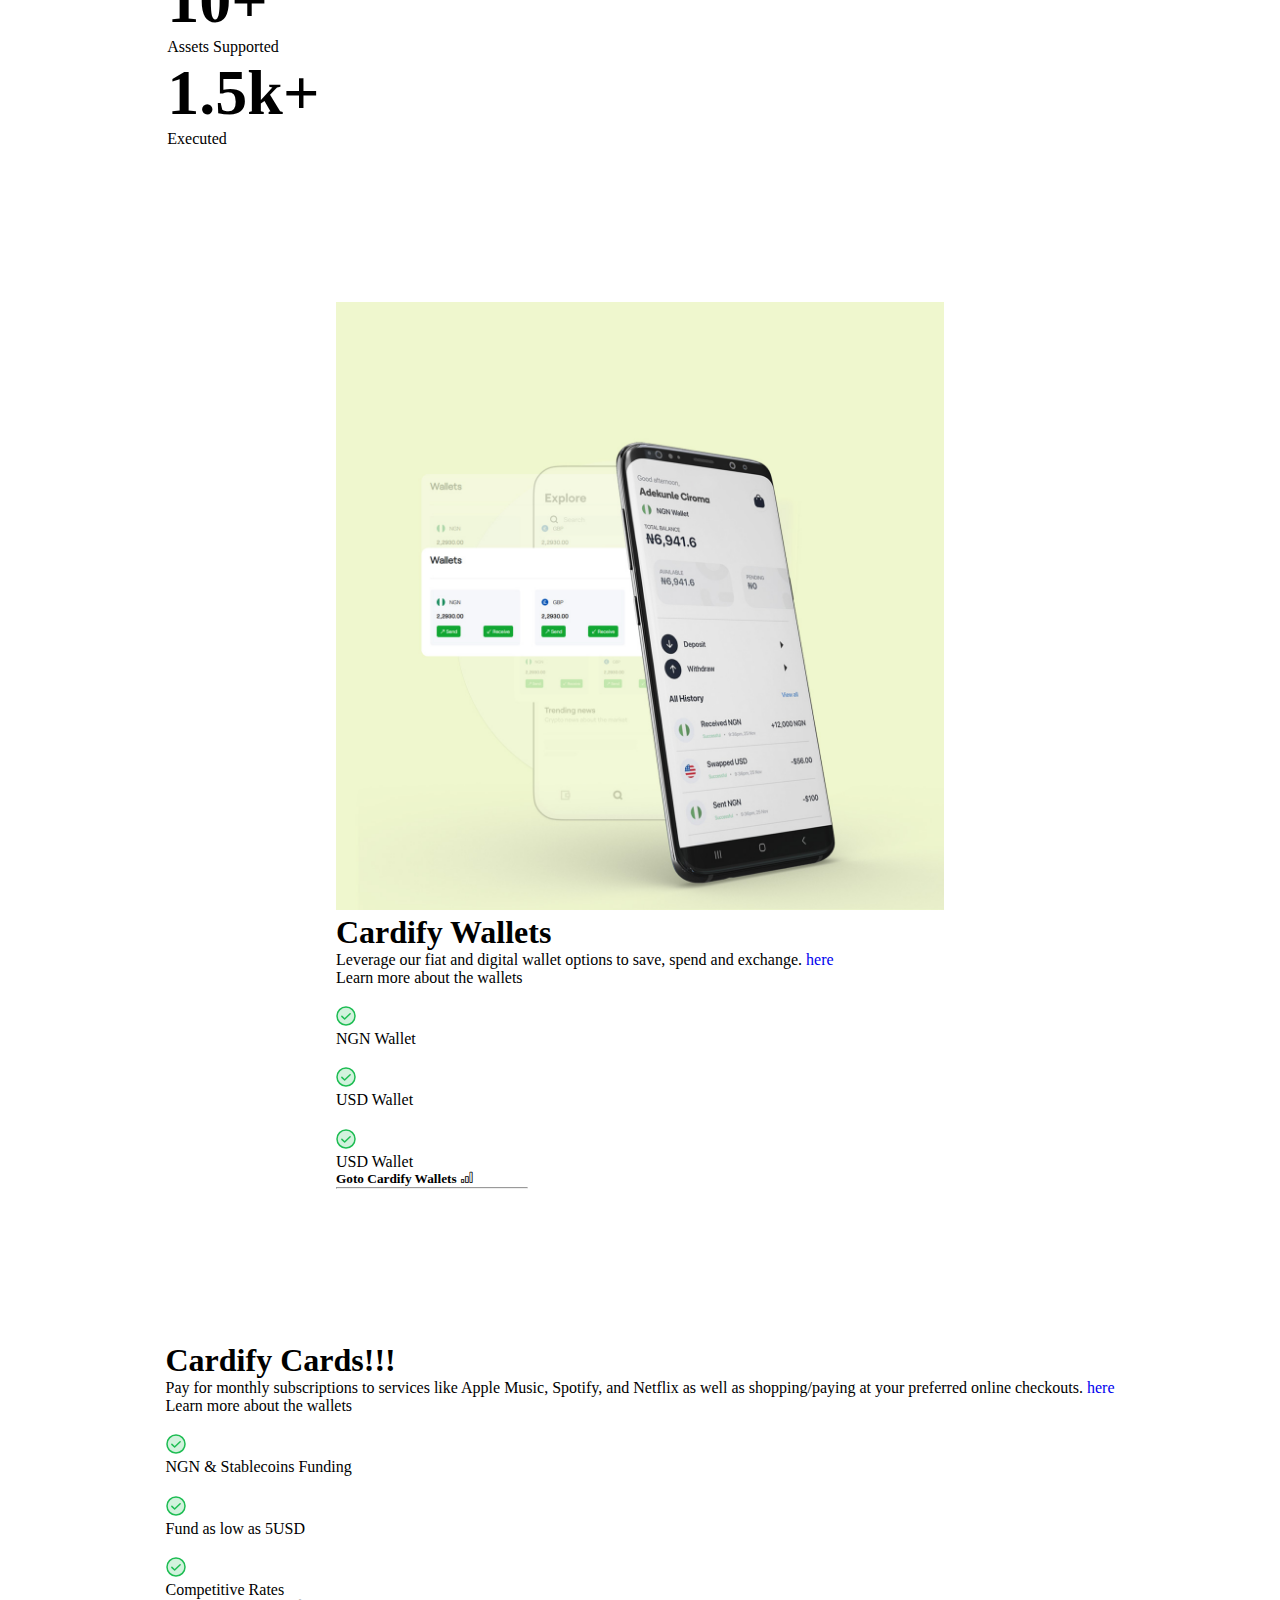
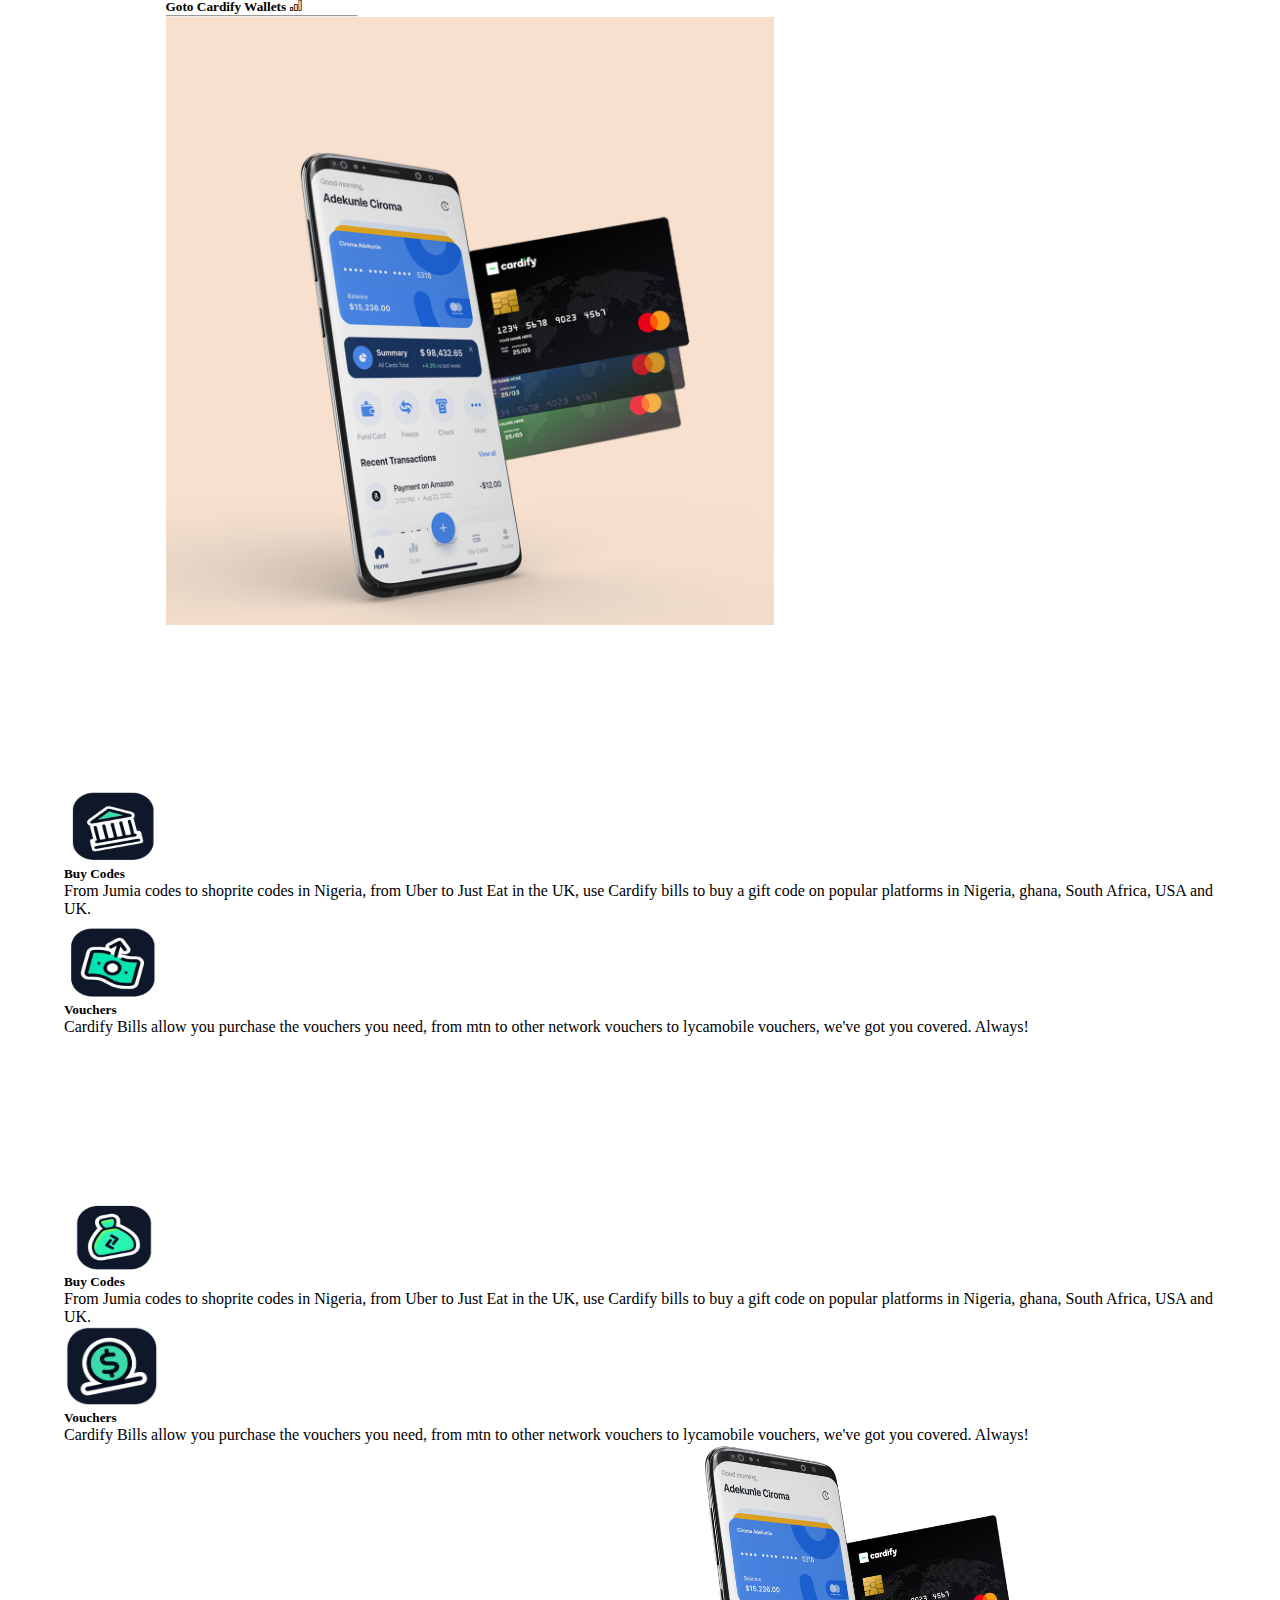
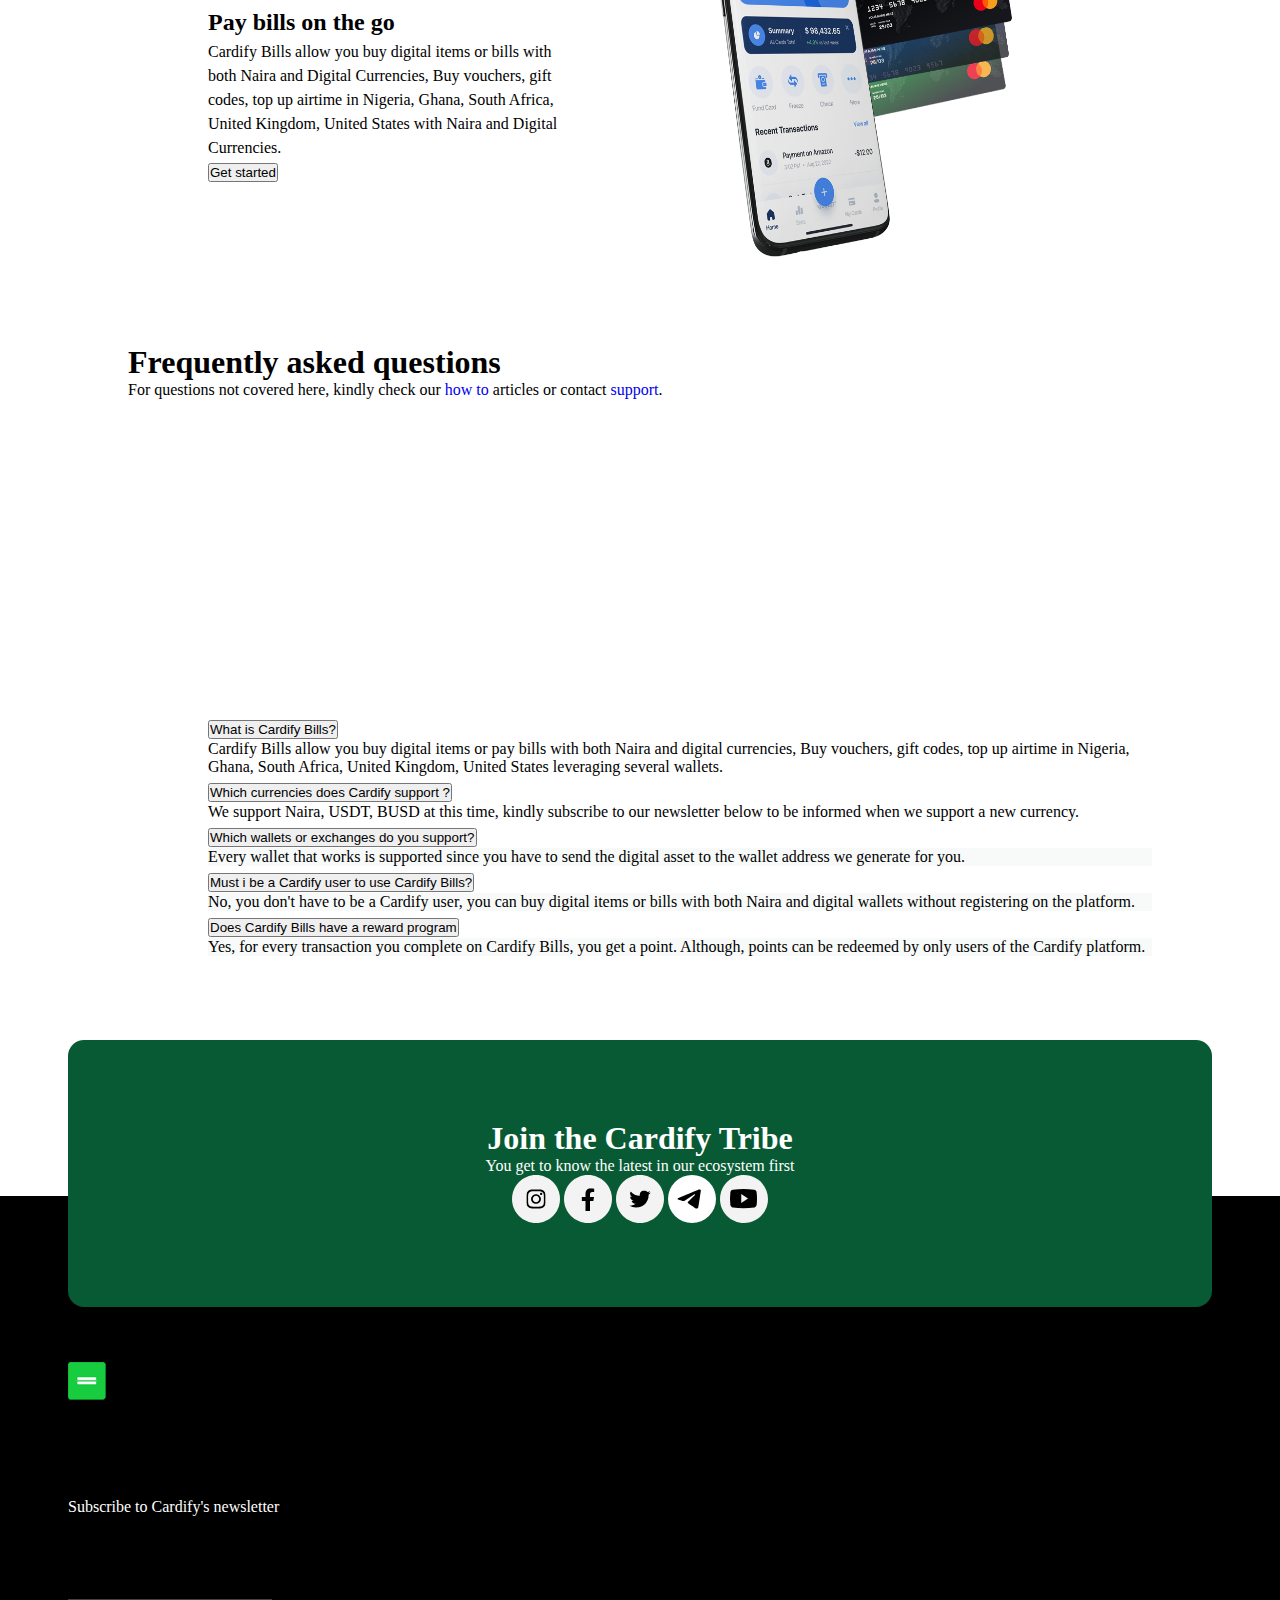
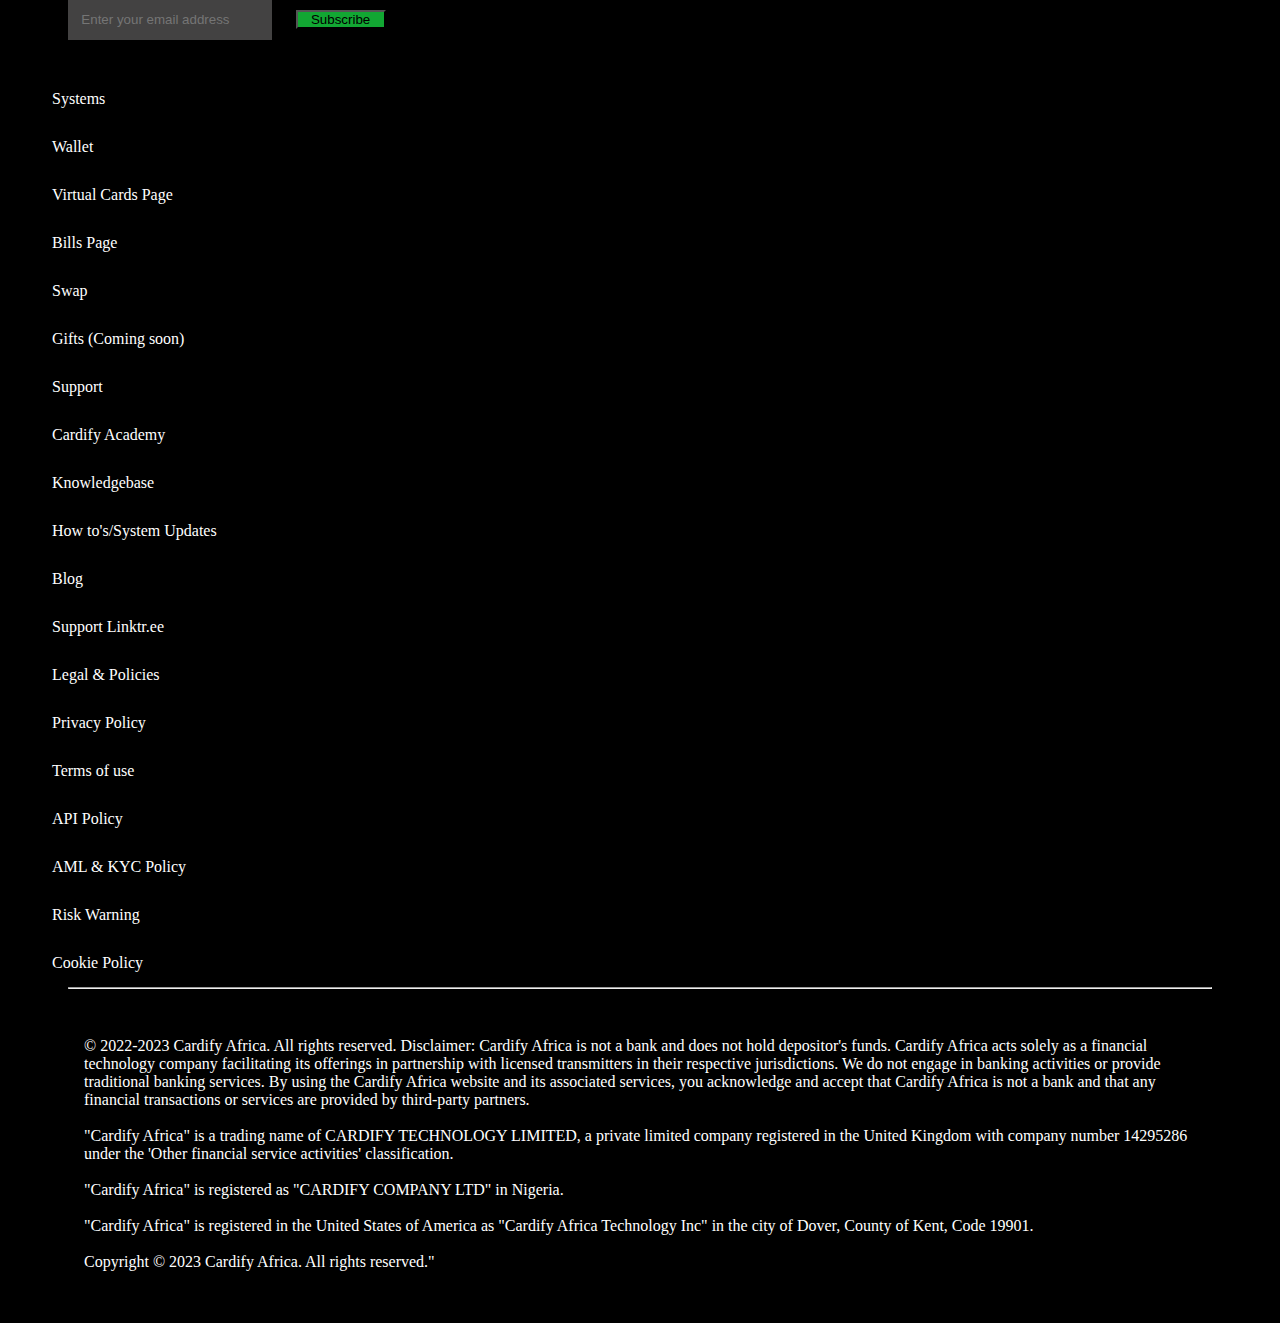
==== commit d05ccf9f: "cardify project second update to git" ====
--- a/index.html
+++ b/index.html
@@ -3,7 +3,7 @@
 <head>
     <meta charset="UTF-8">
     <meta name="viewport" content="width=device-width, initial-scale=1.0">
-    <title>Document</title>
+    <title>project CARDIFY</title>
 
     <link href="https://cdn.jsdelivr.net/npm/bootstrap@5.3.1/dist/css/bootstrap.min.css" rel="stylesheet" integrity="sha384-4bw+/aepP/YC94hEpVNVgiZdgIC5+VKNBQNGCHeKRQN+PtmoHDEXuppvnDJzQIu9" crossorigin="anonymous">
     <link rel="shortcut icon" href="./Images/footer-thumb2.png" type="image/x-icon">
--- a/CSS/index.css
+++ b/CSS/index.css
@@ -5,10 +5,6 @@
   list-style-type: none;
 }
 
-.test {
-  text-align: justify;
-}
-
 header nav {
   width: 90%;
   margin: auto;
